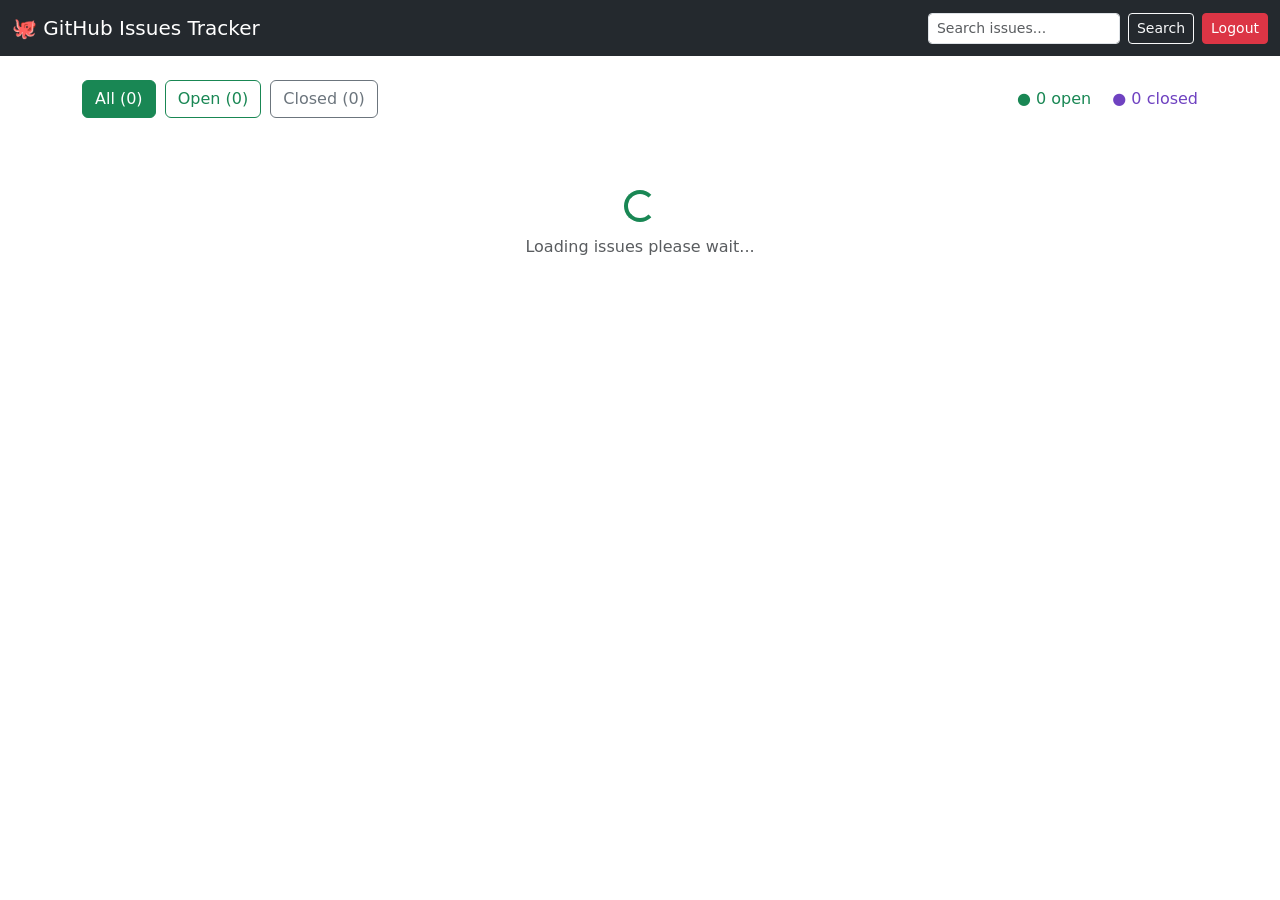
==== dashboard.html @ 2d47ccbf "Update dashboard.html" ====
<!DOCTYPE html>
<html lang="en">
<head>
    <meta charset="UTF-8">
    <meta name="viewport" content="width=device-width, initial-scale=1.0">
    <title>Dashboard</title>
    <link rel="stylesheet" href="https://cdn.jsdelivr.net/npm/bootstrap@5.3.0/dist/css/bootstrap.min.css">
    <link rel="stylesheet" href="style.css">
</head>
<body>

    <!-- navbar -->
    <nav class="navbar navbar-dark" style="background-color: #24292e;">
        <div class="container-fluid">
            <span class="navbar-brand">🐙 GitHub Issues Tracker</span>

            <div class="d-flex gap-2">
                <input type="text" class="form-control form-control-sm" id="searchInput" placeholder="Search issues...">
                <button class="btn btn-sm btn-outline-light" onclick="searchIssues()">Search</button>
                <button class="btn btn-sm btn-danger" onclick="logOut()">Logout</button>
            </div>
        </div>
    </nav>

    <div class="container mt-4">

        <!-- tab buttons and counts -->
        <div class="tab-section mb-4">
            <div class="d-flex justify-content-between align-items-center flex-wrap gap-2">

                <div>
                    <button class="btn btn-success me-1" id="btnAll" onclick="showTab('all')">
                        All (<span id="countAll">0</span>)
                    </button>
                    <button class="btn btn-outline-success me-1" id="btnOpen" onclick="showTab('open')">
                        Open (<span id="countOpen">0</span>)
                    </button>
                    <button class="btn btn-outline-secondary" id="btnClosed" onclick="showTab('closed')">
                        Closed (<span id="countClosed">0</span>)
                    </button>
                </div>

                <div>
                    <span class="text-success me-3">● <span id="openTotal">0</span> open</span>
                    <span style="color: #6f42c1;">● <span id="closedTotal">0</span> closed</span>
                </div>

            </div>
        </div>

        <!-- spinner shown while loading -->
        <div id="spinner" class="text-center py-5">
            <div class="spinner-border text-success"></div>
            <p class="mt-2 text-muted">Loading issues please wait...</p>
        </div>

        <!-- all cards go inside this row -->
        <div class="row" id="cardsContainer">

        </div>

    </div>


    <!-- Issue detail modal -->
    <div class="modal fade" id="detailModal" tabindex="-1">
        <div class="modal-dialog modal-lg">
            <div class="modal-content">
                <div class="modal-header">
                    <h5 class="modal-title" id="modalHeading">Issue</h5>
                    <button type="button" class="btn-close" data-bs-dismiss="modal"></button>
                </div>
                <div class="modal-body" id="modalContent">

                </div>
                <div class="modal-footer">
                    <button class="btn btn-secondary" data-bs-dismiss="modal">Close</button>
                </div>
            </div>
        </div>
    </div>


    <script src="https://cdn.jsdelivr.net/npm/bootstrap@5.3.0/dist/js/bootstrap.bundle.min.js"></script>
    <script src="script.js"></script>

</body>
</html>
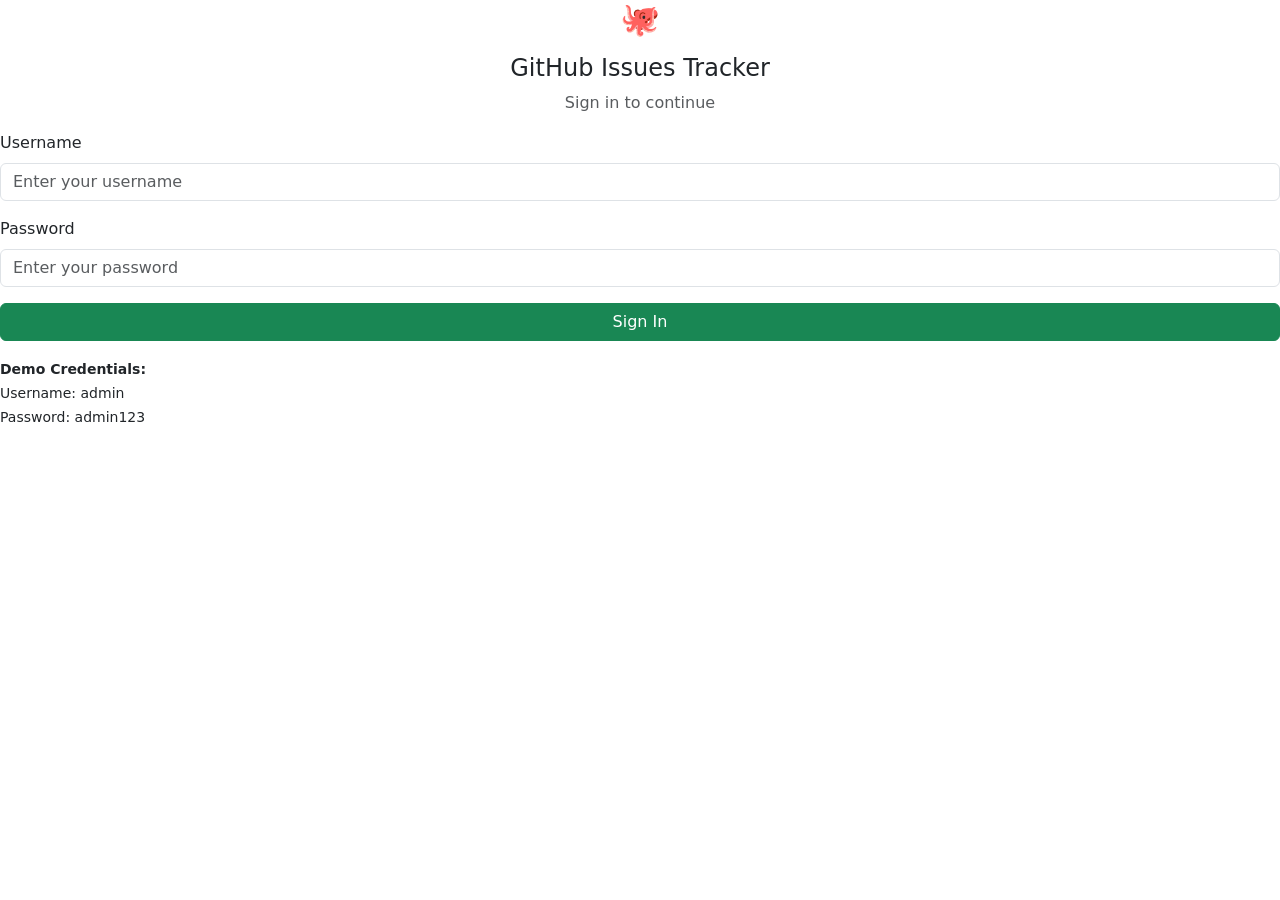
==== commit e1a1a85a: "Update dashboard.html" ====
--- a/dashboard.html
+++ b/dashboard.html
@@ -6,6 +6,13 @@
     <title>Dashboard</title>
     <link rel="stylesheet" href="https://cdn.jsdelivr.net/npm/bootstrap@5.3.0/dist/css/bootstrap.min.css">
     <link rel="stylesheet" href="style.css">
+
+    <!-- auth check goes here in head - runs before page even renders -->
+    <script>
+        if (localStorage.getItem("loggedIn") != "true") {
+            window.location.href = "index.html"
+        }
+    </script>
 </head>
 <body>
 
@@ -86,3 +93,4 @@
 
 </body>
 </html>
+
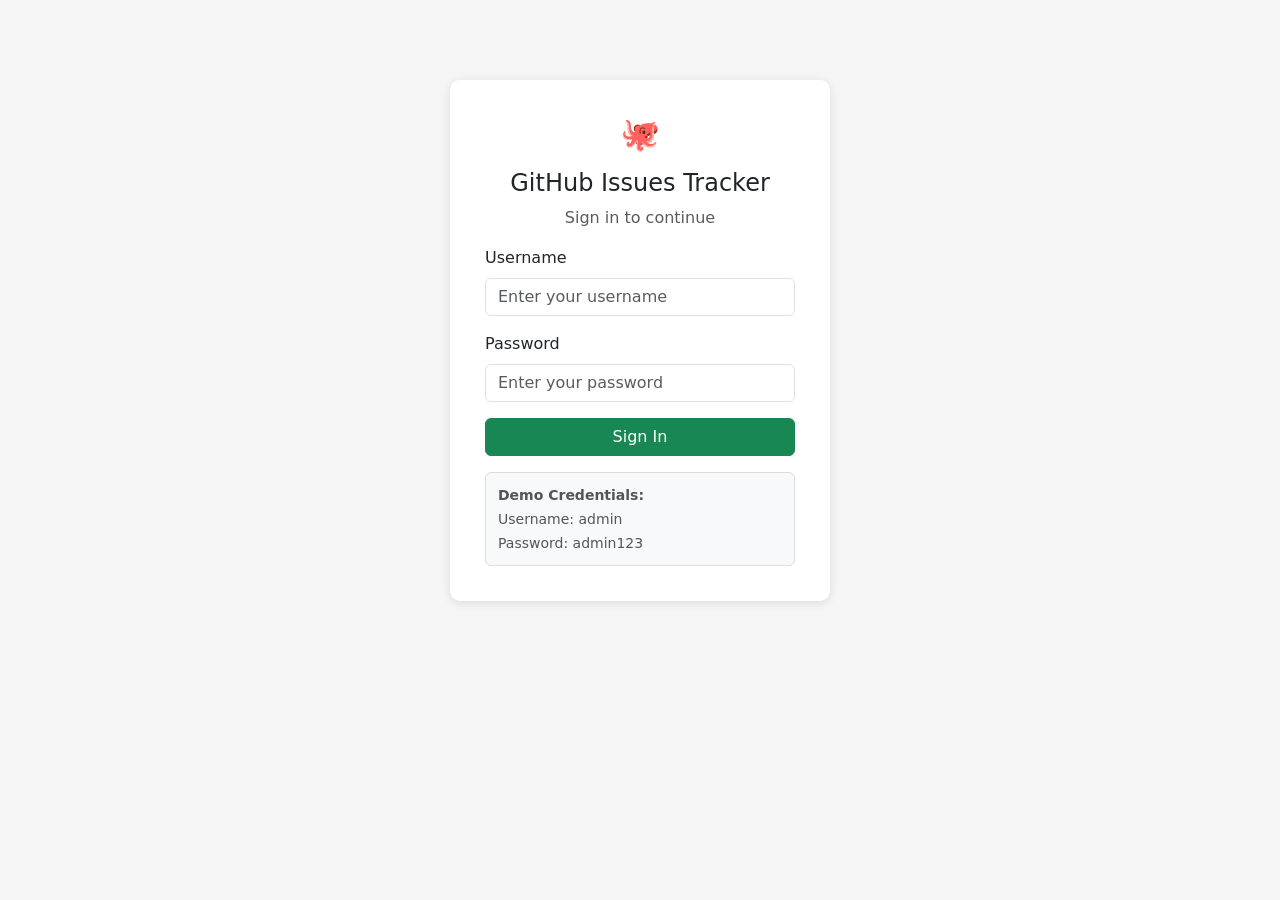
==== commit ac38e1d6: "Update dashboard.html" ====
--- a/dashboard.html
+++ b/dashboard.html
@@ -7,7 +7,6 @@
     <link rel="stylesheet" href="https://cdn.jsdelivr.net/npm/bootstrap@5.3.0/dist/css/bootstrap.min.css">
     <link rel="stylesheet" href="style.css">
 
-    <!-- auth check goes here in head - runs before page even renders -->
     <script>
         if (localStorage.getItem("loggedIn") != "true") {
             window.location.href = "index.html"
@@ -16,7 +15,6 @@
 </head>
 <body>
 
-    <!-- navbar -->
     <nav class="navbar navbar-dark" style="background-color: #24292e;">
         <div class="container-fluid">
             <span class="navbar-brand">🐙 GitHub Issues Tracker</span>
@@ -31,7 +29,6 @@
 
     <div class="container mt-4">
 
-        <!-- tab buttons and counts -->
         <div class="tab-section mb-4">
             <div class="d-flex justify-content-between align-items-center flex-wrap gap-2">
 
@@ -55,13 +52,11 @@
             </div>
         </div>
 
-        <!-- spinner shown while loading -->
         <div id="spinner" class="text-center py-5">
             <div class="spinner-border text-success"></div>
             <p class="mt-2 text-muted">Loading issues please wait...</p>
         </div>
 
-        <!-- all cards go inside this row -->
         <div class="row" id="cardsContainer">
 
         </div>
@@ -69,7 +64,6 @@
     </div>
 
 
-    <!-- Issue detail modal -->
     <div class="modal fade" id="detailModal" tabindex="-1">
         <div class="modal-dialog modal-lg">
             <div class="modal-content">
@@ -94,3 +88,4 @@
 </body>
 </html>
 
+
--- a/style.css
+++ b/style.css
@@ -0,0 +1,152 @@
+/* ===== login page ===== */
+
+body {
+    background-color: #f5f5f5;
+}
+
+.login-box {
+    width: 380px;
+    background-color: white;
+    padding: 35px;
+    border-radius: 10px;
+    margin: 80px auto;
+    box-shadow: 0 2px 10px rgba(0, 0, 0, 0.1);
+}
+
+.demo-box {
+    background-color: #f8f9fa;
+    border: 1px solid #ddd;
+    border-radius: 6px;
+    padding: 10px 12px;
+    color: #555;
+}
+
+
+/* ===== dashboard page ===== */
+
+.tab-section {
+    background-color: white;
+    padding: 15px 20px;
+    border-radius: 8px;
+    box-shadow: 0 1px 4px rgba(0,0,0,0.1);
+}
+
+/* the white box card */
+.issue-card {
+    background-color: white;
+    border-radius: 8px;
+    padding: 15px;
+    box-shadow: 0 1px 5px rgba(0, 0, 0, 0.1);
+    cursor: pointer;
+    height: 100%;
+    border-top: 4px solid #ccc;
+}
+
+.issue-card:hover {
+    box-shadow: 0 4px 12px rgba(0, 0, 0, 0.2);
+}
+
+/* green top border for open issues */
+.open-card {
+    border-top: 4px solid #28a745 !important;
+}
+
+/* purple top border for closed issues */
+.closed-card {
+    border-top: 4px solid #6f42c1 !important;
+}
+
+.issue-card h6 {
+    font-size: 14px;
+    font-weight: bold;
+    margin-bottom: 8px;
+}
+
+.card-description {
+    font-size: 13px;
+    color: #666;
+    margin-bottom: 10px;
+    overflow: hidden;
+    display: -webkit-box;
+    -webkit-line-clamp: 2;
+    -webkit-box-orient: vertical;
+}
+
+.card-info {
+    font-size: 12px;
+    color: #888;
+    margin-bottom: 3px;
+}
+
+/* open badge - green */
+.open-badge {
+    background-color: #28a745;
+    color: white;
+    padding: 2px 10px;
+    border-radius: 12px;
+    font-size: 12px;
+}
+
+/* closed badge - purple */
+.closed-badge {
+    background-color: #6f42c1;
+    color: white;
+    padding: 2px 10px;
+    border-radius: 12px;
+    font-size: 12px;
+}
+
+/* modal */
+.detail-label {
+    font-size: 12px;
+    font-weight: bold;
+    color: #777;
+    margin-bottom: 2px;
+    text-transform: uppercase;
+}
+
+.detail-value {
+    font-size: 14px;
+    margin-bottom: 14px;
+}
+
+/* label pills like "bug", "help wanted" */
+.label-pill {
+    background-color: #fff0f0;
+    color: #c0392b;
+    border: 1px solid #f5c6cb;
+    border-radius: 20px;
+    padding: 2px 8px;
+    font-size: 11px;
+    margin-right: 3px;
+    display: inline-block;
+    margin-bottom: 3px;
+}
+
+/* priority badges */
+.priority-pill {
+    padding: 2px 10px;
+    border-radius: 20px;
+    font-size: 11px;
+    font-weight: bold;
+    border: 1px solid;
+}
+
+.priority-high {
+    background-color: #fff0f0;
+    color: #c0392b;
+    border-color: #f5c6cb;
+}
+
+.priority-medium {
+    background-color: #fff8e1;
+    color: #d68910;
+    border-color: #ffeaa7;
+}
+
+.priority-low {
+    background-color: #f0fff4;
+    color: #27ae60;
+    border-color: #c3e6cb;
+}
+
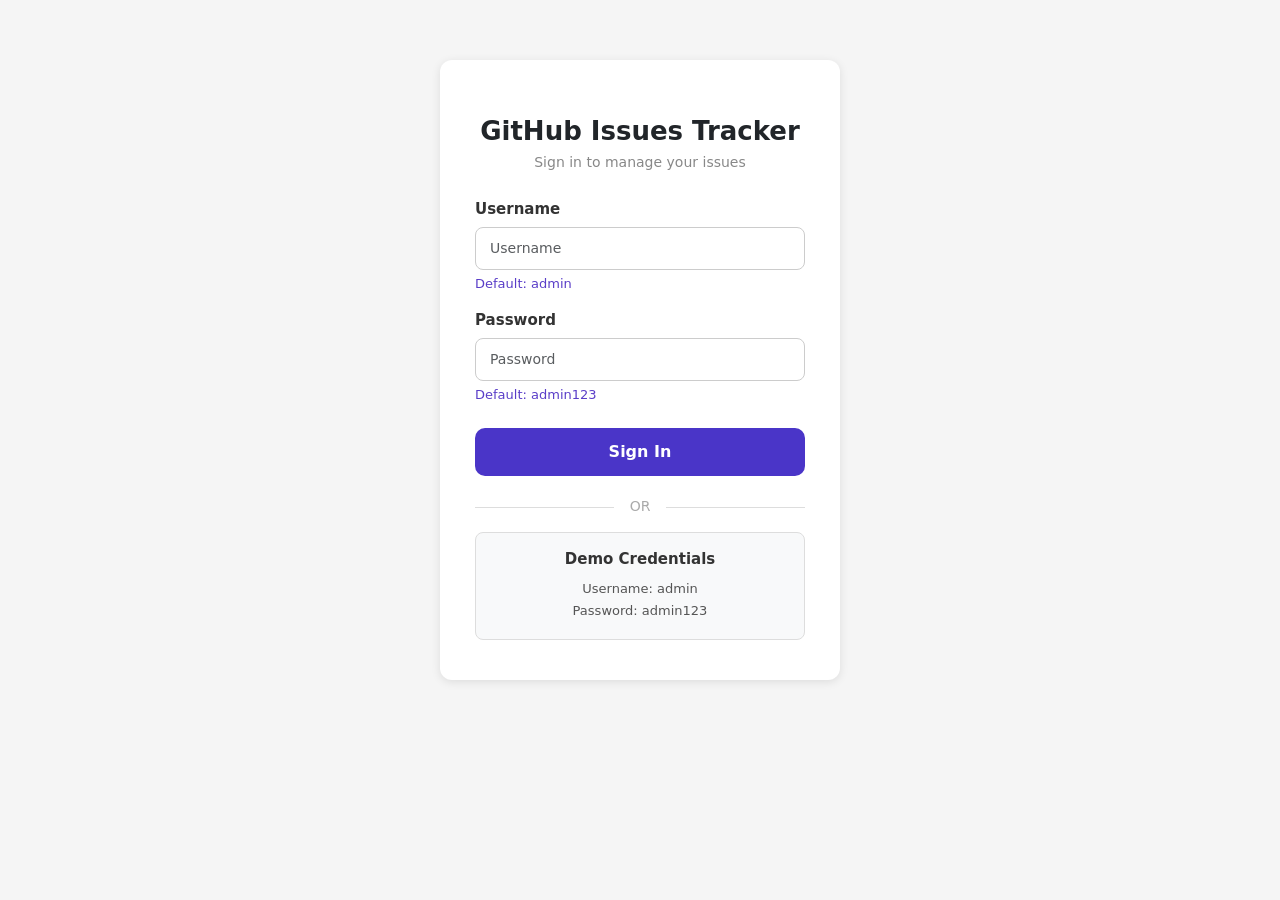
==== commit 48fc7c8b: "Update dashboard.html" ====
--- a/dashboard.html
+++ b/dashboard.html
@@ -7,6 +7,7 @@
     <link rel="stylesheet" href="https://cdn.jsdelivr.net/npm/bootstrap@5.3.0/dist/css/bootstrap.min.css">
     <link rel="stylesheet" href="style.css">
 
+    <!-- auth check goes here in head - runs before page even renders -->
     <script>
         if (localStorage.getItem("loggedIn") != "true") {
             window.location.href = "index.html"
@@ -15,6 +16,7 @@
 </head>
 <body>
 
+    <!-- navbar -->
     <nav class="navbar navbar-dark" style="background-color: #24292e;">
         <div class="container-fluid">
             <span class="navbar-brand">🐙 GitHub Issues Tracker</span>
@@ -29,6 +31,7 @@
 
     <div class="container mt-4">
 
+        <!-- tab buttons and counts -->
         <div class="tab-section mb-4">
             <div class="d-flex justify-content-between align-items-center flex-wrap gap-2">
 
@@ -52,11 +55,13 @@
             </div>
         </div>
 
+        <!-- spinner shown while loading -->
         <div id="spinner" class="text-center py-5">
             <div class="spinner-border text-success"></div>
             <p class="mt-2 text-muted">Loading issues please wait...</p>
         </div>
 
+        <!-- all cards go inside this row -->
         <div class="row" id="cardsContainer">
 
         </div>
@@ -64,6 +69,7 @@
     </div>
 
 
+    <!-- Issue detail modal -->
     <div class="modal fade" id="detailModal" tabindex="-1">
         <div class="modal-dialog modal-lg">
             <div class="modal-content">
@@ -87,5 +93,3 @@
 
 </body>
 </html>
-
-
--- a/style.css
+++ b/style.css
@@ -5,20 +5,129 @@
 }
 
 .login-box {
-    width: 380px;
+    width: 400px;
     background-color: white;
-    padding: 35px;
+    padding: 40px 35px;
+    border-radius: 12px;
+    margin: 60px auto;
+    box-shadow: 0 2px 10px rgba(0, 0, 0, 0.1);
+}
+
+/* logo image at top of login */
+.login-logo {
+    width: 80px;
+    height: 80px;
+    object-fit: contain;
+    border-radius: 50%;
+}
+
+.login-title {
+    font-weight: 800;
+    font-size: 26px;
+    margin-bottom: 5px;
+}
+
+.login-subtitle {
+    color: #888;
+    font-size: 14px;
+    margin-bottom: 25px;
+}
+
+/* bold labels like in the reference */
+.login-label {
+    font-weight: 700;
+    font-size: 15px;
+    display: block;
+    margin-bottom: 6px;
+    color: #333;
+}
+
+.login-input {
+    border: 1px solid #ccc;
+    border-radius: 8px;
+    padding: 10px 14px;
+    font-size: 14px;
+}
+
+.login-input:focus {
+    border-color: #5a3ec8;
+    box-shadow: 0 0 0 3px rgba(90, 62, 200, 0.1);
+    outline: none;
+}
+
+/* "Default: admin" text under inputs */
+.default-hint {
+    color: #5a3ec8;
+    font-size: 13px;
+    margin-top: 4px;
+    display: block;
+}
+
+/* purple sign in button */
+.login-btn {
+    background-color: #4a35c8;
+    color: white;
+    font-size: 16px;
+    padding: 12px;
     border-radius: 10px;
-    margin: 80px auto;
-    box-shadow: 0 2px 10px rgba(0, 0, 0, 0.1);
-}
-
+    border: none;
+    font-weight: 600;
+}
+
+.login-btn:hover {
+    background-color: #3a28a0;
+    color: white;
+}
+
+/* OR divider line */
+.or-divider {
+    text-align: center;
+    margin: 20px 0 15px 0;
+    position: relative;
+    color: #aaa;
+    font-size: 14px;
+}
+
+.or-divider::before {
+    content: "";
+    position: absolute;
+    top: 50%;
+    left: 0;
+    width: 42%;
+    height: 1px;
+    background-color: #ddd;
+}
+
+.or-divider::after {
+    content: "";
+    position: absolute;
+    top: 50%;
+    right: 0;
+    width: 42%;
+    height: 1px;
+    background-color: #ddd;
+}
+
+/* demo credentials box */
 .demo-box {
     background-color: #f8f9fa;
     border: 1px solid #ddd;
-    border-radius: 6px;
-    padding: 10px 12px;
+    border-radius: 8px;
+    padding: 15px;
+    text-align: center;
+}
+
+.demo-title {
+    font-size: 15px;
+    font-weight: 600;
+    color: #333;
+    margin-bottom: 8px;
+}
+
+.demo-info {
+    font-size: 13px;
     color: #555;
+    margin-bottom: 3px;
 }
 
 
@@ -96,20 +205,6 @@
     font-size: 12px;
 }
 
-/* modal */
-.detail-label {
-    font-size: 12px;
-    font-weight: bold;
-    color: #777;
-    margin-bottom: 2px;
-    text-transform: uppercase;
-}
-
-.detail-value {
-    font-size: 14px;
-    margin-bottom: 14px;
-}
-
 /* label pills like "bug", "help wanted" */
 .label-pill {
     background-color: #fff0f0;
@@ -150,3 +245,122 @@
     border-color: #c3e6cb;
 }
 
+
+/* ===== modal redesign to match reference ===== */
+
+/* bigger title in modal header */
+.modal-title {
+    font-weight: 700;
+    font-size: 18px;
+}
+
+/* status badge styles for modal - slightly different from card badges */
+.modal-open-badge {
+    background-color: #28a745;
+    color: white;
+    padding: 5px 16px;
+    border-radius: 20px;
+    font-size: 13px;
+    font-weight: 500;
+    margin-right: 8px;
+}
+
+.modal-closed-badge {
+    background-color: #6f42c1;
+    color: white;
+    padding: 5px 16px;
+    border-radius: 20px;
+    font-size: 13px;
+    font-weight: 500;
+    margin-right: 8px;
+}
+
+/* the row with badge + opened by info */
+.modal-top-row {
+    display: flex;
+    align-items: center;
+    margin-bottom: 14px;
+    flex-wrap: wrap;
+    gap: 6px;
+}
+
+.modal-opened-info {
+    color: #666;
+    font-size: 13px;
+}
+
+/* labels row */
+.modal-labels-row {
+    margin-bottom: 14px;
+}
+
+/* label pills in modal - slightly bigger */
+.modal-label-pill {
+    background-color: #fde8e8;
+    color: #c0392b;
+    border: 1px solid #f5c6cb;
+    border-radius: 20px;
+    padding: 4px 12px;
+    font-size: 13px;
+    margin-right: 6px;
+    display: inline-block;
+}
+
+/* description text in modal */
+.modal-desc {
+    color: #666;
+    font-size: 14px;
+    line-height: 1.6;
+    margin-bottom: 18px;
+}
+
+/* gray box at bottom with assignee and priority */
+.modal-info-box {
+    background-color: #f2f3f5;
+    border-radius: 10px;
+    padding: 16px 20px;
+    display: flex;
+    gap: 40px;
+    margin-bottom: 14px;
+}
+
+.modal-info-item {
+    display: flex;
+    flex-direction: column;
+    gap: 6px;
+}
+
+.modal-info-label {
+    color: #888;
+    font-size: 13px;
+}
+
+.modal-info-value {
+    font-weight: 700;
+    font-size: 15px;
+    margin-bottom: 0;
+}
+
+/* extra info row below the box */
+.modal-extra-info {
+    display: flex;
+    justify-content: space-between;
+    font-size: 12px;
+    color: #999;
+    margin-top: 4px;
+}
+
+
+.modal-footer .btn-secondary {
+    background-color: #4a35c8;
+    border-color: #4a35c8;
+    color: white;
+    padding: 10px 30px;
+    border-radius: 10px;
+    font-weight: 500;
+}
+
+.modal-footer .btn-secondary:hover {
+    background-color: #3a28a0;
+    border-color: #3a28a0;
+}
